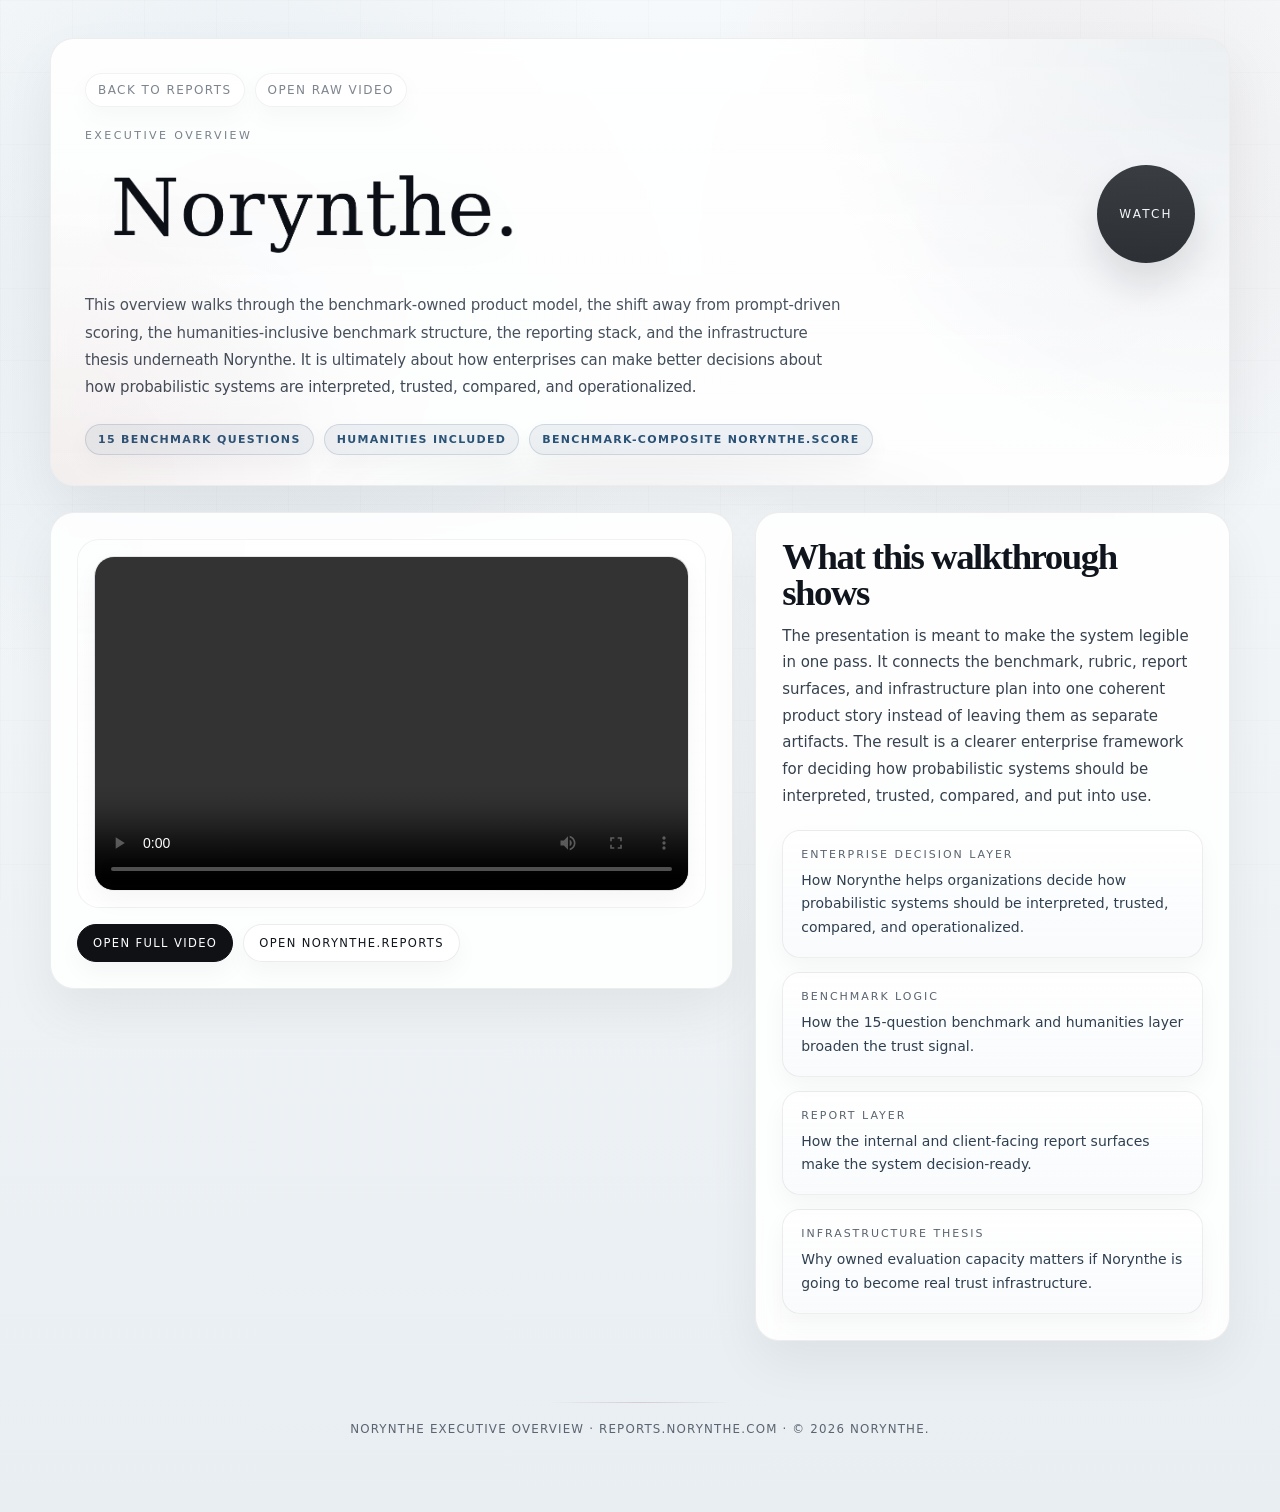
==== executive-overview.html @ 1498080d "Update executive-overview.html" ====
<!doctype html>
<html lang="en">
<head>
  <meta charset="utf-8">
  <meta name="viewport" content="width=device-width, initial-scale=1.0">
  <title>Norynthe Executive Overview</title>
  <meta
    name="description"
    content="Watch the Norynthe executive overview inside a branded Norynthe presentation surface."
  >
  <link rel="icon" type="image/png" href="/favicon.png?v=20260406">
  <link rel="apple-touch-icon" href="/favicon.png?v=20260406">
  <style>
    :root {
      --bg: #edf2f5;
      --paper: rgba(255, 255, 255, 0.88);
      --paper-2: rgba(255, 255, 255, 0.78);
      --ink: #10151d;
      --muted: #5b6470;
      --line: rgba(15, 17, 21, 0.07);
      --accent: #7a3030;
      --slate: #254f74;
      --shadow: 0 22px 52px rgba(15, 17, 21, 0.06);
      --shadow-soft: 0 10px 24px rgba(15, 17, 21, 0.04);
      --radius: 24px;
      --serif: "Iowan Old Style", "Palatino Linotype", "Book Antiqua", Georgia, "Times New Roman", serif;
    }

    * { box-sizing: border-box; }

    body {
      margin: 0;
      min-height: 100vh;
      color: var(--ink);
      font-family: Inter, ui-sans-serif, system-ui, -apple-system, BlinkMacSystemFont, "Segoe UI", sans-serif;
      background:
        radial-gradient(circle at 18% 18%, rgba(145, 171, 194, 0.18), transparent 28%),
        radial-gradient(circle at 82% 12%, rgba(122, 48, 48, 0.08), transparent 22%),
        radial-gradient(circle at 50% 46%, rgba(255, 255, 255, 0.3), transparent 28%),
        linear-gradient(180deg, #f6f9fb 0%, #e9eef2 100%);
      overflow-x: hidden;
    }

    body::before {
      content: "";
      position: fixed;
      inset: 0;
      pointer-events: none;
      background-image:
        linear-gradient(rgba(16, 19, 26, 0.018) 1px, transparent 1px),
        linear-gradient(90deg, rgba(16, 19, 26, 0.018) 1px, transparent 1px);
      background-size: 72px 72px;
      opacity: 0.76;
      z-index: -1;
    }

    .shell {
      width: min(calc(100% - 48px), 1180px);
      margin: 0 auto;
      padding: 38px 0 72px;
    }

    .hero,
    .panel {
      background: var(--paper);
      border: 1px solid var(--line);
      backdrop-filter: blur(10px);
      border-radius: var(--radius);
      box-shadow: var(--shadow);
    }

    .hero {
      padding: 34px 34px 30px;
      margin-bottom: 26px;
      position: relative;
      overflow: hidden;
    }

    .hero::after {
      content: "";
      position: absolute;
      inset: auto 20% -40px 20%;
      height: 70px;
      background: radial-gradient(ellipse at center, rgba(15, 17, 21, 0.08), rgba(15, 17, 21, 0) 70%);
      filter: blur(18px);
      pointer-events: none;
    }

    .hero::before {
      content: "";
      position: absolute;
      inset: 0;
      pointer-events: none;
      background:
        linear-gradient(180deg, rgba(255,255,255,0.24), rgba(255,255,255,0)),
        radial-gradient(circle at top right, rgba(37, 79, 116, 0.11), transparent 34%),
        radial-gradient(circle at bottom left, rgba(122, 48, 48, 0.08), transparent 26%);
    }

    .back-row {
      display: flex;
      flex-wrap: wrap;
      gap: 10px;
      margin-bottom: 22px;
    }

    .back-link {
      display: inline-flex;
      align-items: center;
      gap: 8px;
      width: fit-content;
      padding: 9px 12px;
      border: 1px solid var(--line);
      border-radius: 999px;
      background: rgba(255,255,255,0.78);
      color: var(--muted);
      text-decoration: none;
      font-size: 12px;
      letter-spacing: 0.12em;
      text-transform: uppercase;
      transition: transform 180ms ease, background 180ms ease, box-shadow 180ms ease;
      box-shadow: var(--shadow-soft);
    }

    .back-link:hover {
      transform: translateY(-1px);
      box-shadow: 0 10px 22px rgba(15, 17, 21, 0.06);
    }

    .kicker {
      font-size: 11px;
      text-transform: uppercase;
      letter-spacing: 0.22em;
      color: var(--muted);
      font-weight: 500;
    }

    .brand-lockup {
      margin-top: 14px;
      display: flex;
      align-items: center;
      justify-content: space-between;
      gap: 24px;
    }

    .brand-logo {
      display: block;
      width: min(460px, 100%);
      height: auto;
      filter: drop-shadow(0 10px 18px rgba(15, 17, 21, 0.04));
    }

    .hero-mark {
      flex: 0 0 auto;
      width: 98px;
      height: 98px;
      border-radius: 999px;
      display: grid;
      place-items: center;
      background: #0f1115;
      color: #fff;
      font-size: 12px;
      letter-spacing: 0.18em;
      text-transform: uppercase;
      box-shadow: 0 22px 38px rgba(15, 17, 21, 0.14);
    }

    .lede {
      max-width: 760px;
      margin: 20px 0 0;
      font-size: 15px;
      line-height: 1.82;
      color: #36414e;
      letter-spacing: -0.01em;
    }

    .meta-row {
      display: flex;
      flex-wrap: wrap;
      gap: 10px;
      margin-top: 22px;
    }

    .pill {
      display: inline-flex;
      align-items: center;
      padding: 8px 12px;
      border-radius: 999px;
      font-size: 11px;
      text-transform: uppercase;
      letter-spacing: 0.12em;
      font-weight: 700;
      background: rgba(37, 79, 116, 0.08);
      color: var(--slate);
      border: 1px solid rgba(37, 79, 116, 0.16);
      white-space: nowrap;
      box-shadow: var(--shadow-soft);
    }

    .grid {
      display: grid;
      grid-template-columns: minmax(0, 1.18fr) minmax(300px, 0.82fr);
      gap: 22px;
      align-items: start;
    }

    .panel {
      padding: 26px;
    }

    .panel h2,
    .panel h3 {
      margin: 0 0 12px;
      font-family: var(--serif);
      letter-spacing: -0.04em;
      line-height: 0.98;
    }

    .panel h2 {
      font-size: clamp(1.7rem, 3vw, 2.3rem);
    }

    .panel h3 {
      font-size: 1.4rem;
    }

    .panel p {
      margin: 0;
      color: #36414e;
      line-height: 1.78;
    }

    .video-shell {
      overflow: hidden;
      border-radius: 20px;
      border: 1px solid var(--line);
      background:
        radial-gradient(circle at top right, rgba(37, 79, 116, 0.10), transparent 34%),
        linear-gradient(180deg, rgba(255, 255, 255, 0.82), rgba(243, 246, 248, 0.94));
      box-shadow: var(--shadow-soft);
    }

    .video-shell video {
      display: block;
      width: 100%;
      aspect-ratio: 16 / 9;
      background: #eef2f6;
    }

    .video-panel {
      padding: 16px;
      background:
        linear-gradient(180deg, rgba(255,255,255,0.86), rgba(255,255,255,0.74)),
        radial-gradient(circle at top left, rgba(37, 79, 116, 0.06), transparent 30%);
      border-radius: 22px;
      border: 1px solid rgba(15, 17, 21, 0.05);
    }

    .actions {
      display: flex;
      flex-wrap: wrap;
      gap: 10px;
      margin-top: 16px;
    }

    .action-link {
      display: inline-flex;
      align-items: center;
      gap: 8px;
      padding: 11px 15px;
      border-radius: 999px;
      border: 1px solid rgba(15, 17, 21, 0.08);
      background: rgba(255, 255, 255, 0.74);
      color: var(--ink);
      font-size: 0.72rem;
      letter-spacing: 0.12em;
      text-transform: uppercase;
      text-decoration: none;
      box-shadow: var(--shadow-soft);
      transition: transform 180ms ease, box-shadow 180ms ease, background 180ms ease;
    }

    .action-link.primary {
      background: #0f1115;
      color: #fff;
      border-color: #0f1115;
    }

    .action-link:hover {
      transform: translateY(-1px);
      box-shadow: 0 10px 22px rgba(15, 17, 21, 0.06);
    }

    .summary-list {
      display: grid;
      gap: 14px;
      margin-top: 20px;
    }

    .summary-item {
      border: 1px solid var(--line);
      background:
        linear-gradient(180deg, rgba(255,255,255,0.82), rgba(248,250,252,0.88));
      padding: 17px 18px;
      border-radius: 18px;
      box-shadow: var(--shadow-soft);
    }

    .summary-title {
      font-size: 11px;
      text-transform: uppercase;
      letter-spacing: 0.18em;
      color: var(--muted);
      margin-bottom: 8px;
      font-weight: 500;
    }

    .summary-copy {
      font-size: 14px;
      line-height: 1.7;
      color: #304050;
    }

    .summary-intro {
      max-width: 32rem;
      font-size: 15px;
      line-height: 1.8;
    }

    .footer-note {
      width: min(100%, 54rem);
      margin: 3.8rem auto 0;
      text-align: center;
      color: var(--muted);
      font-size: 0.74rem;
      letter-spacing: 0.1em;
      line-height: 1.8;
      text-transform: uppercase;
    }

    .footer-note::before {
      content: "";
      display: block;
      width: min(22vw, 180px);
      height: 1px;
      margin: 0 auto 1rem;
      background: linear-gradient(90deg, transparent, rgba(122, 48, 48, 0.18), transparent);
    }

    @media (max-width: 980px) {
      .grid {
        grid-template-columns: 1fr;
      }

      .brand-lockup {
        align-items: flex-start;
      }
    }

    @media (max-width: 720px) {
      .shell {
        width: min(calc(100% - 28px), 1180px);
        padding: 22px 0 48px;
      }

      .hero,
      .panel {
        padding: 20px;
      }

      .brand-lockup {
        display: grid;
        gap: 18px;
      }

      .hero-mark {
        width: 74px;
        height: 74px;
        font-size: 10px;
      }

      .actions,
      .back-row {
        width: 100%;
      }

      .action-link,
      .back-link {
        width: 100%;
        justify-content: center;
      }
    }
  </style>
</head>
<body>
  <div class="shell">
    <section class="hero">
      <div class="back-row">
        <a class="back-link" href="./index.html">Back To Reports</a>
        <a class="back-link" href="/executive-overview.mp4" target="_blank" rel="noopener noreferrer">Open Raw Video</a>
      </div>
      <div class="kicker">Executive Overview</div>
      <div class="brand-lockup">
        <img class="brand-logo" src="/Norynthe_master.png" alt="Norynthe.">
        <div class="hero-mark">Watch</div>
      </div>
      <p class="lede">
        This overview walks through the benchmark-owned product model, the shift away from prompt-driven scoring,
        the humanities-inclusive benchmark structure, the reporting stack, and the infrastructure thesis underneath Norynthe.
        It is ultimately about how enterprises can make better decisions about how probabilistic systems are interpreted,
        trusted, compared, and operationalized.
      </p>
      <div class="meta-row">
        <span class="pill">15 benchmark questions</span>
        <span class="pill">Humanities included</span>
        <span class="pill">Benchmark-composite Norynthe.Score</span>
      </div>
    </section>

    <section class="grid">
      <article class="panel">
        <div class="video-panel">
        <div class="video-shell">
          <video controls preload="metadata" playsinline>
            <source src="/executive-overview.mp4" type="video/mp4">
            Your browser does not support embedded video.
          </video>
        </div>
        </div>
        <div class="actions">
          <a class="action-link primary" href="/executive-overview.mp4" target="_blank" rel="noopener noreferrer">Open Full Video</a>
          <a class="action-link" href="./norynthe-run-console.html">Open Norynthe.Reports</a>
        </div>
      </article>

      <aside class="panel">
        <h2>What this walkthrough shows</h2>
        <p class="summary-intro">
          The presentation is meant to make the system legible in one pass. It connects the benchmark, rubric,
          report surfaces, and infrastructure plan into one coherent product story instead of leaving them as separate artifacts.
          The result is a clearer enterprise framework for deciding how probabilistic systems should be interpreted,
          trusted, compared, and put into use.
        </p>
        <div class="summary-list">
          <div class="summary-item">
            <div class="summary-title">Enterprise Decision Layer</div>
            <div class="summary-copy">How Norynthe helps organizations decide how probabilistic systems should be interpreted, trusted, compared, and operationalized.</div>
          </div>
          <div class="summary-item">
            <div class="summary-title">Benchmark Logic</div>
            <div class="summary-copy">How the 15-question benchmark and humanities layer broaden the trust signal.</div>
          </div>
          <div class="summary-item">
            <div class="summary-title">Report Layer</div>
            <div class="summary-copy">How the internal and client-facing report surfaces make the system decision-ready.</div>
          </div>
          <div class="summary-item">
            <div class="summary-title">Infrastructure Thesis</div>
            <div class="summary-copy">Why owned evaluation capacity matters if Norynthe is going to become real trust infrastructure.</div>
          </div>
        </div>
      </aside>
    </section>

    <p class="footer-note">Norynthe Executive Overview · reports.norynthe.com · © 2026 Norynthe.</p>
  </div>
</body>
</html>
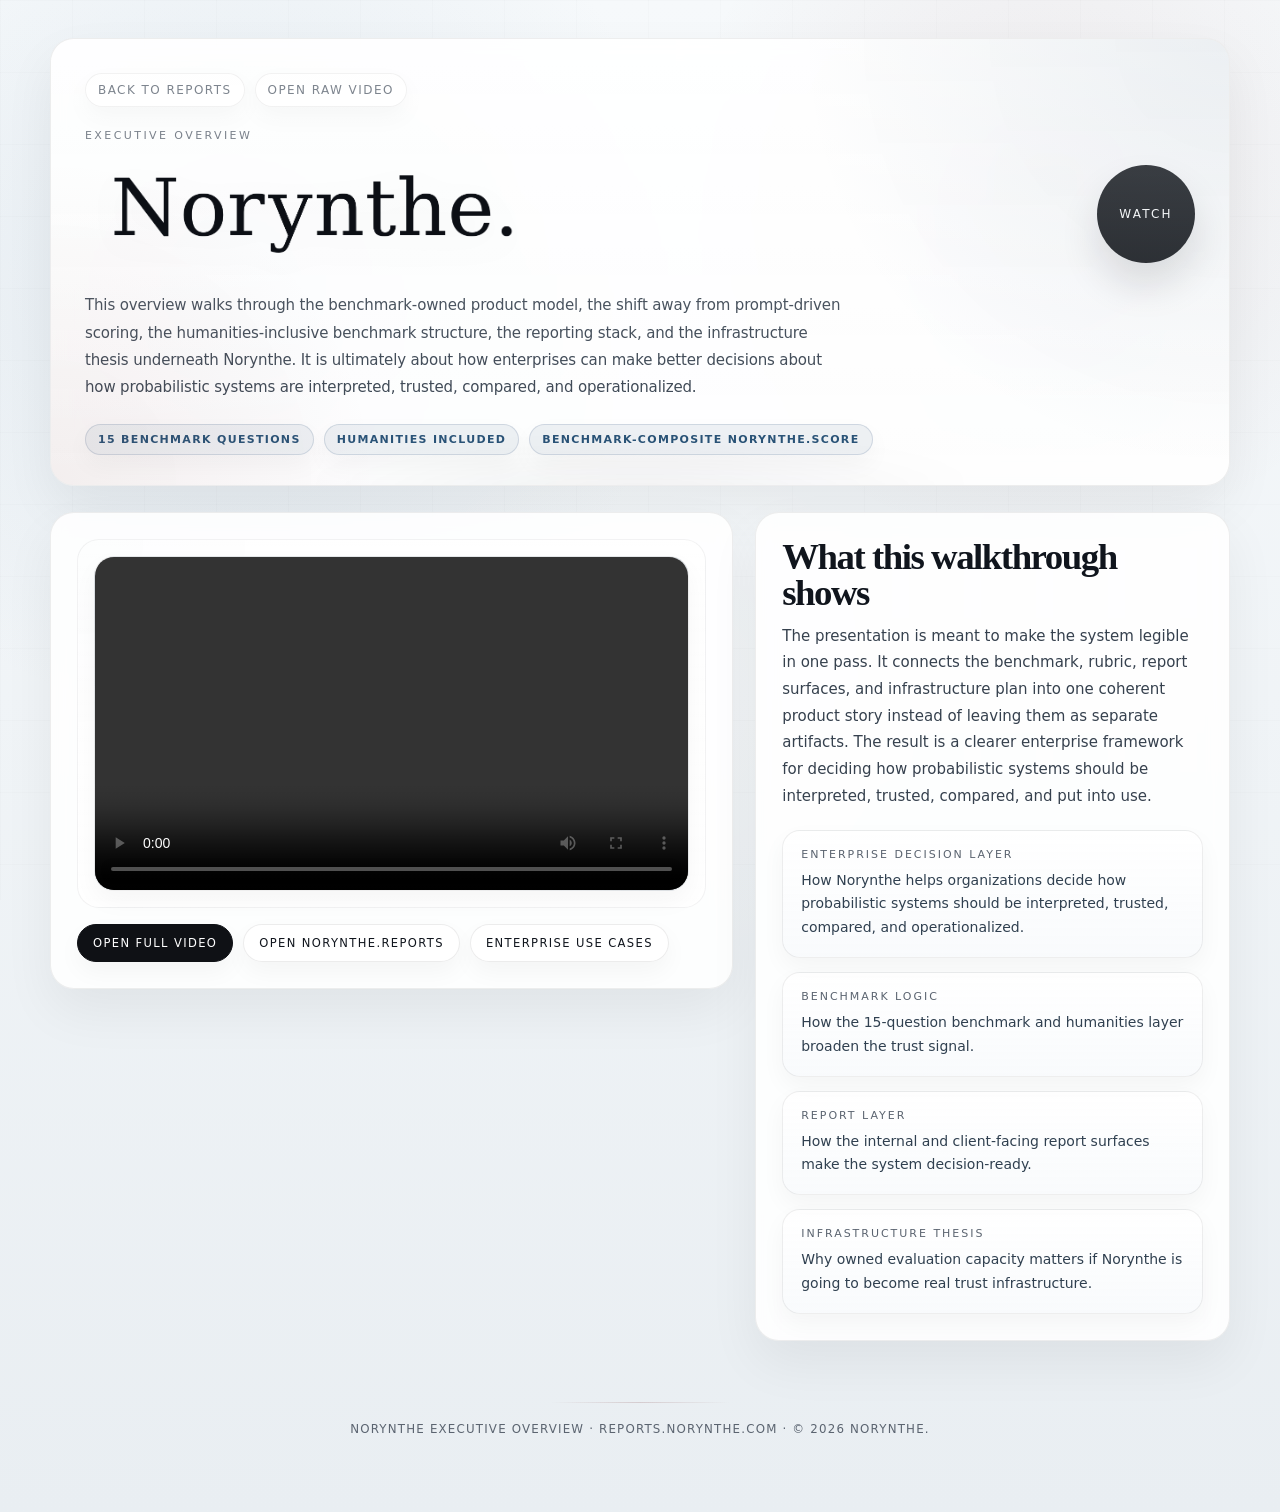
==== commit 81d31c96: "Update executive-overview.html" ====
--- a/executive-overview.html
+++ b/executive-overview.html
@@ -430,6 +430,7 @@
         <div class="actions">
           <a class="action-link primary" href="/executive-overview.mp4" target="_blank" rel="noopener noreferrer">Open Full Video</a>
           <a class="action-link" href="./norynthe-run-console.html">Open Norynthe.Reports</a>
+          <a class="action-link" href="/norynthe-enterprise-use-cases.html">Enterprise Use Cases</a>
         </div>
       </article>
 
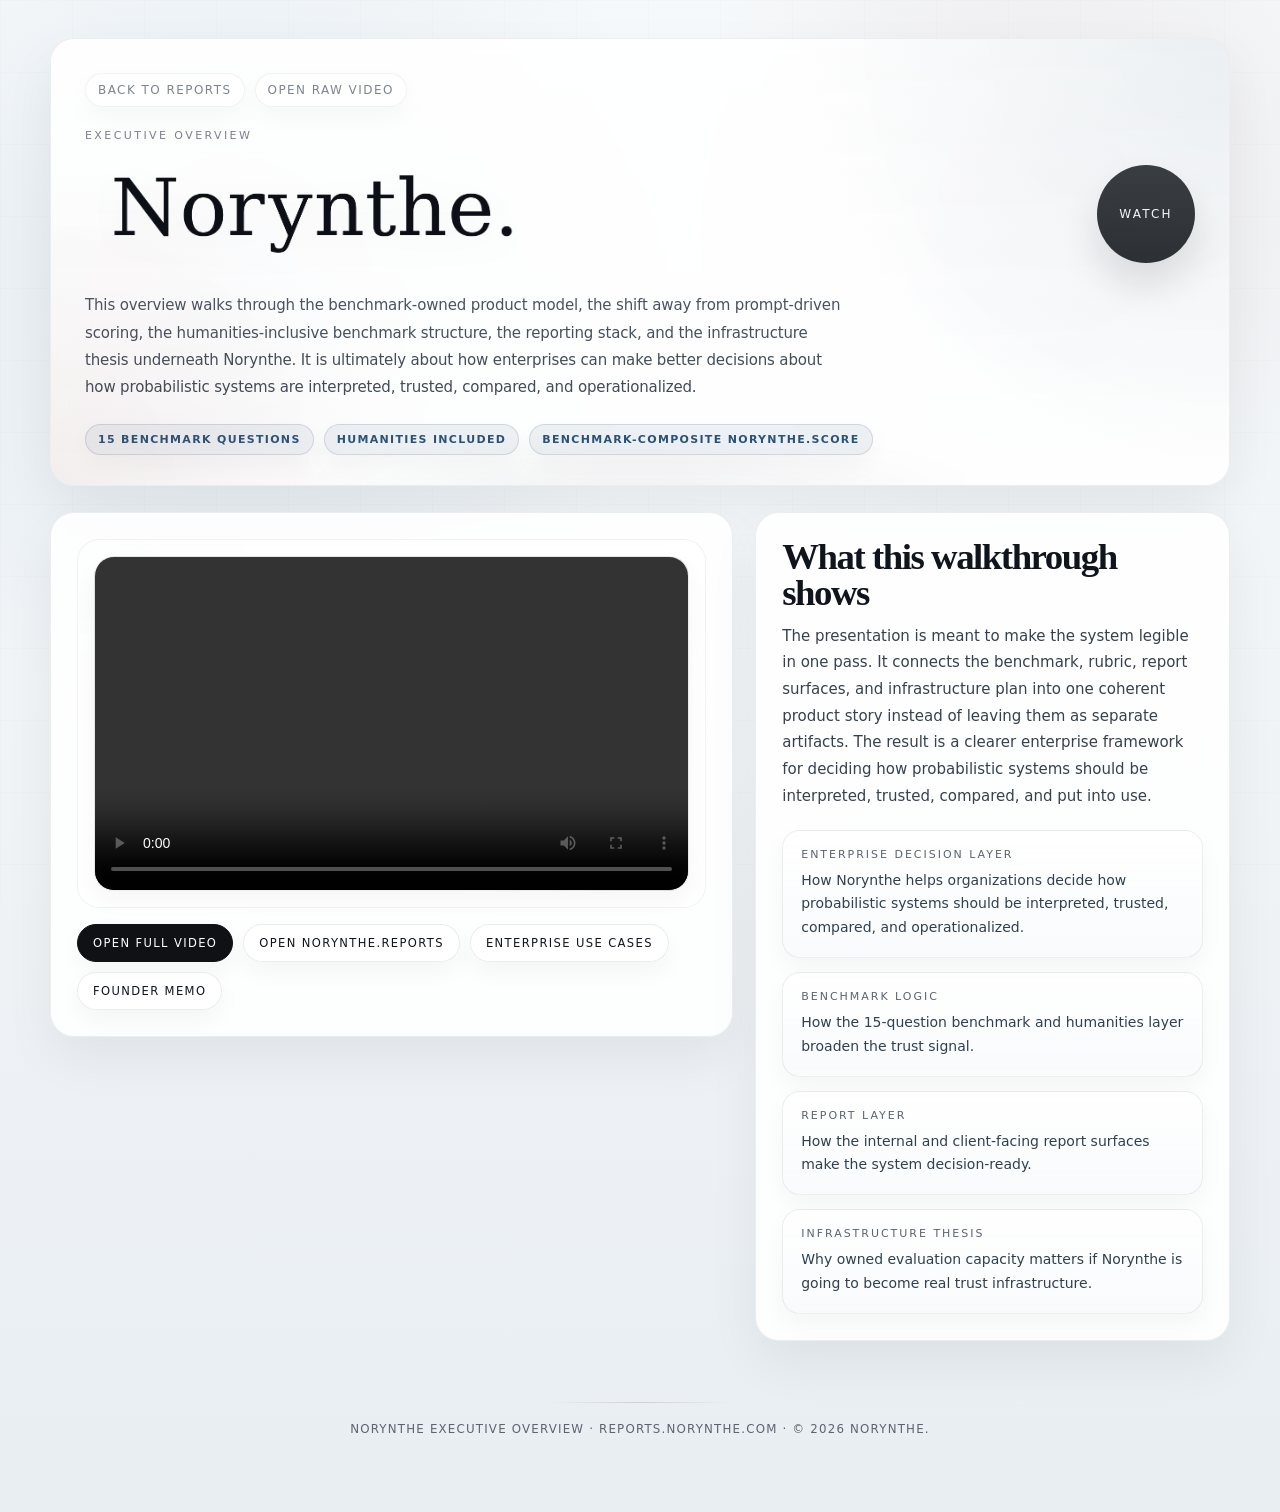
==== commit ed968e60: "Update executive-overview.html" ====
--- a/executive-overview.html
+++ b/executive-overview.html
@@ -431,6 +431,7 @@
           <a class="action-link primary" href="/executive-overview.mp4" target="_blank" rel="noopener noreferrer">Open Full Video</a>
           <a class="action-link" href="./norynthe-run-console.html">Open Norynthe.Reports</a>
           <a class="action-link" href="/norynthe-enterprise-use-cases.html">Enterprise Use Cases</a>
+          <a class="action-link" href="/norynthe-founder-memo.html">Founder Memo</a>
         </div>
       </article>
 
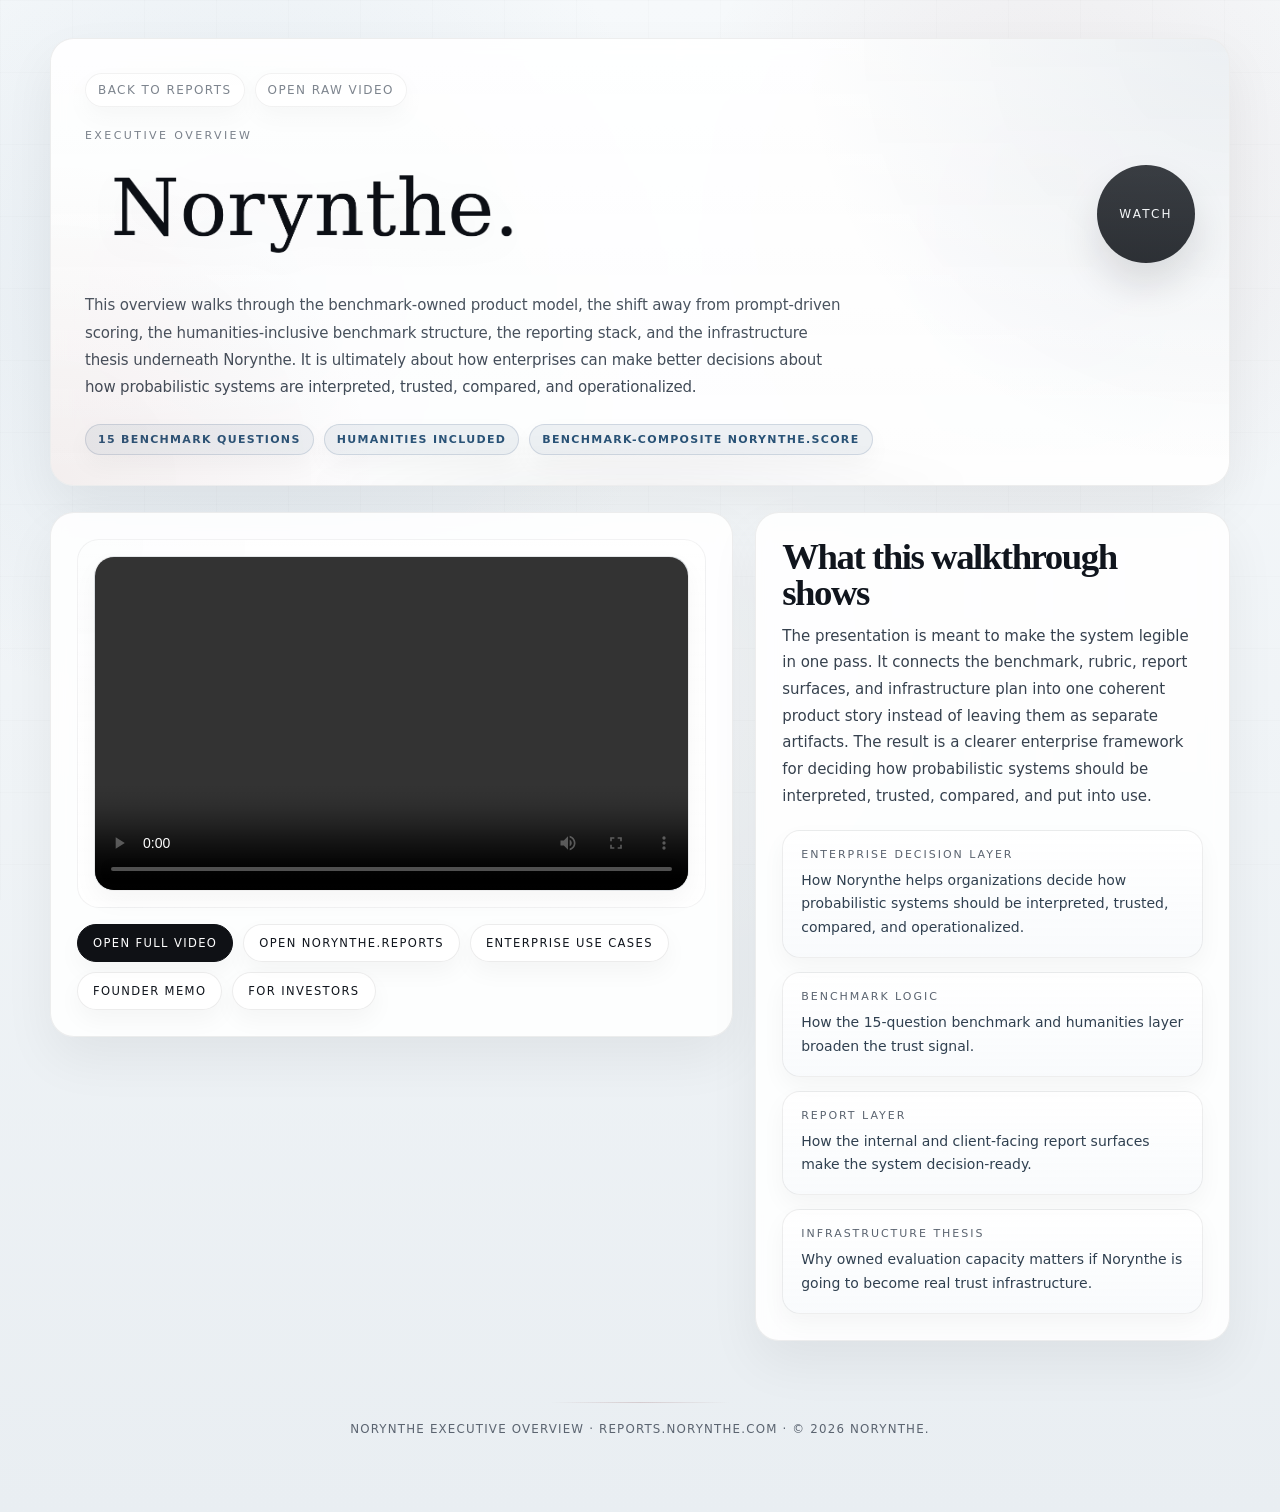
==== commit 6349e011: "Update executive-overview.html" ====
--- a/executive-overview.html
+++ b/executive-overview.html
@@ -401,7 +401,7 @@
       </div>
       <div class="kicker">Executive Overview</div>
       <div class="brand-lockup">
-        <img class="brand-logo" src="/Norynthe_master.png" alt="Norynthe.">
+        <img class="brand-logo" src="../../../../Norynthe_master.png" alt="Norynthe.">
         <div class="hero-mark">Watch</div>
       </div>
       <p class="lede">
@@ -432,6 +432,7 @@
           <a class="action-link" href="./norynthe-run-console.html">Open Norynthe.Reports</a>
           <a class="action-link" href="/norynthe-enterprise-use-cases.html">Enterprise Use Cases</a>
           <a class="action-link" href="/norynthe-founder-memo.html">Founder Memo</a>
+          <a class="action-link" href="/norynthe-investors.html">For Investors</a>
         </div>
       </article>
 
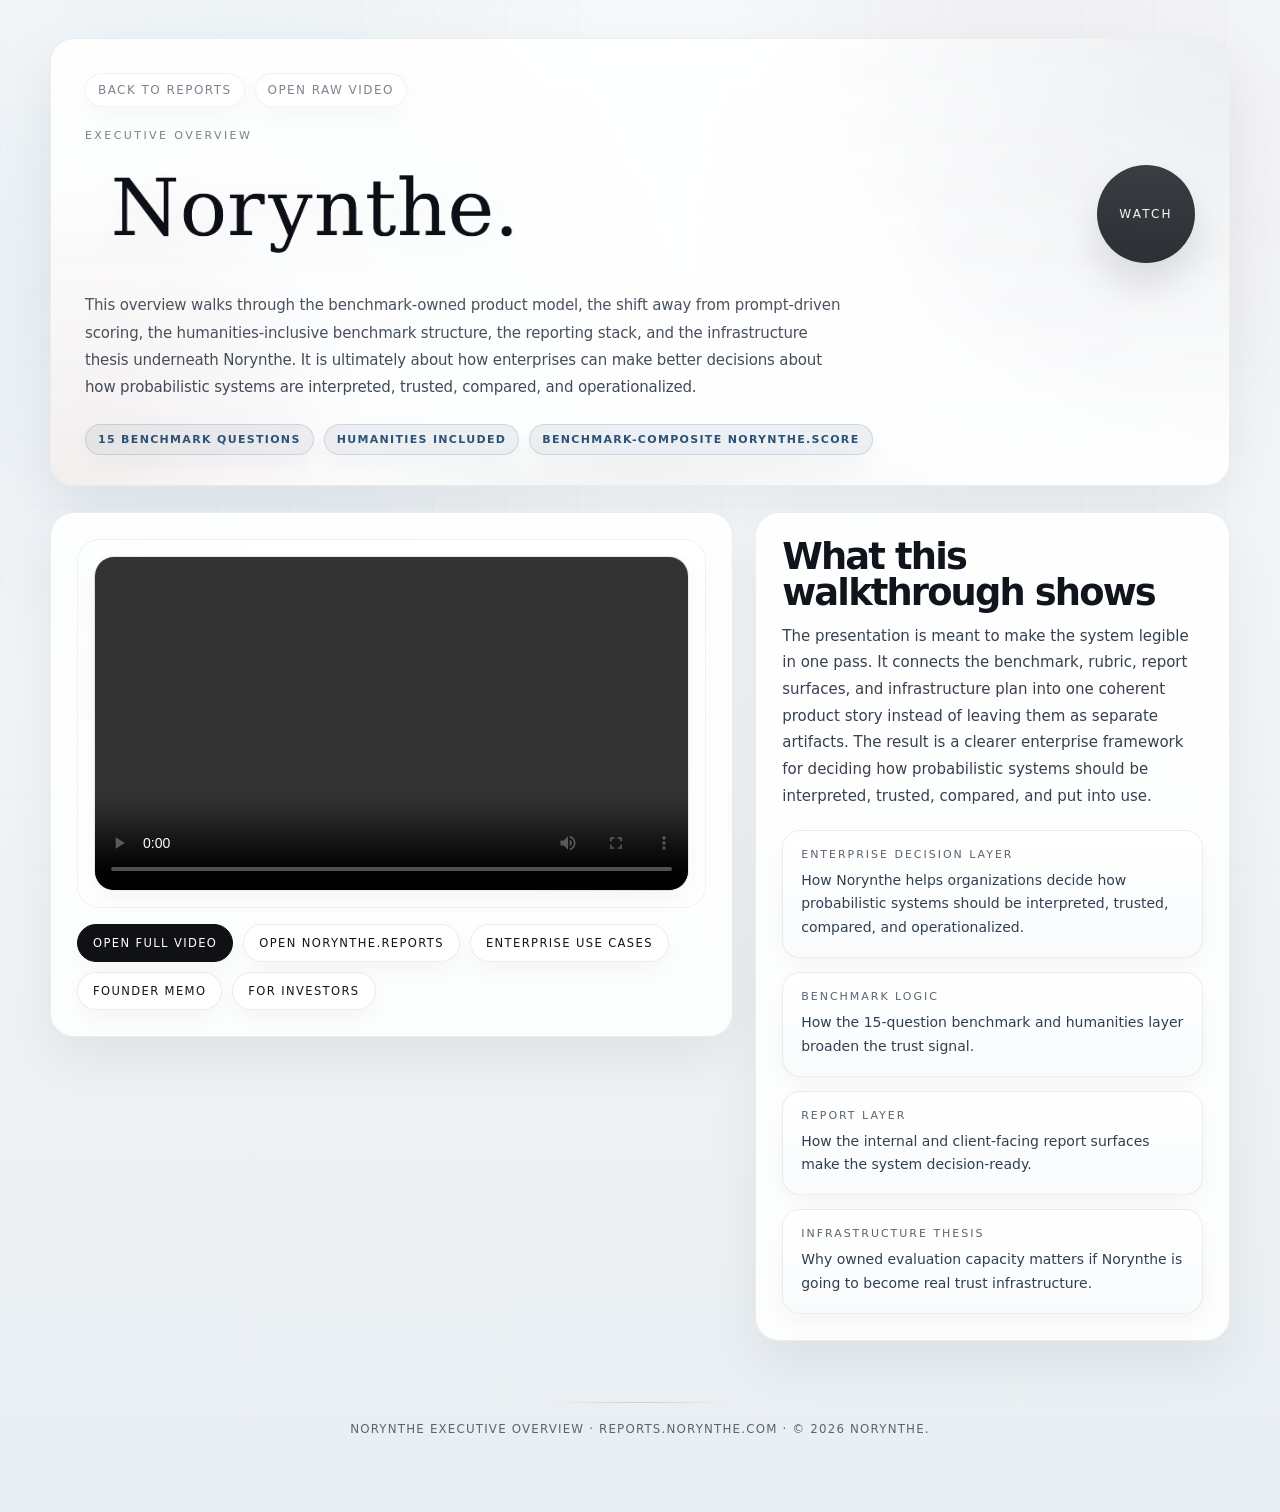
==== commit a8f14b8a: "Update executive-overview.html" ====
--- a/executive-overview.html
+++ b/executive-overview.html
@@ -211,8 +211,9 @@
     .panel h2,
     .panel h3 {
       margin: 0 0 12px;
-      font-family: var(--serif);
-      letter-spacing: -0.04em;
+      font-family: Inter, ui-sans-serif, system-ui, -apple-system, BlinkMacSystemFont, "Segoe UI", sans-serif;
+      font-weight: 700;
+      letter-spacing: -0.05em;
       line-height: 0.98;
     }
 
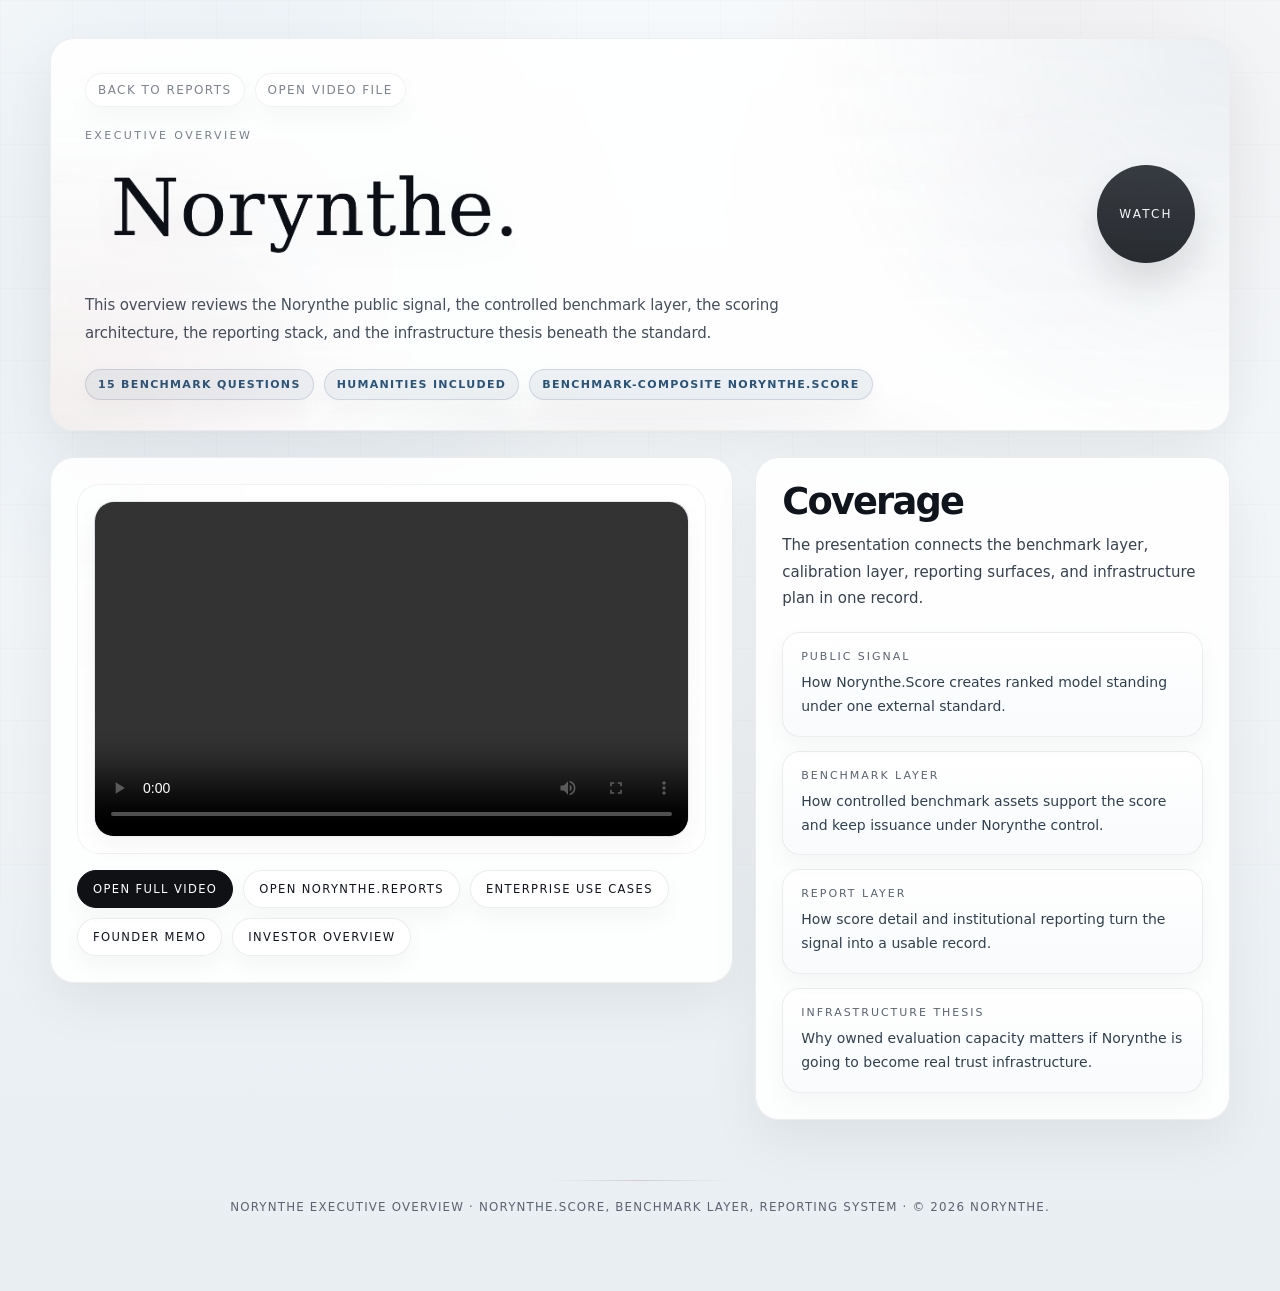
==== commit c556e543: "Update executive-overview.html" ====
--- a/executive-overview.html
+++ b/executive-overview.html
@@ -3,7 +3,7 @@
 <head>
   <meta charset="utf-8">
   <meta name="viewport" content="width=device-width, initial-scale=1.0">
-  <title>Norynthe Executive Overview</title>
+  <title>Norynthe.Reports / Executive Overview</title>
   <meta
     name="description"
     content="Watch the Norynthe executive overview inside a branded Norynthe presentation surface."
@@ -398,7 +398,7 @@
     <section class="hero">
       <div class="back-row">
         <a class="back-link" href="./index.html">Back To Reports</a>
-        <a class="back-link" href="/executive-overview.mp4" target="_blank" rel="noopener noreferrer">Open Raw Video</a>
+        <a class="back-link" href="/executive-overview.mp4" target="_blank" rel="noopener noreferrer">Open Video File</a>
       </div>
       <div class="kicker">Executive Overview</div>
       <div class="brand-lockup">
@@ -406,10 +406,8 @@
         <div class="hero-mark">Watch</div>
       </div>
       <p class="lede">
-        This overview walks through the benchmark-owned product model, the shift away from prompt-driven scoring,
-        the humanities-inclusive benchmark structure, the reporting stack, and the infrastructure thesis underneath Norynthe.
-        It is ultimately about how enterprises can make better decisions about how probabilistic systems are interpreted,
-        trusted, compared, and operationalized.
+        This overview reviews the Norynthe public signal, the controlled benchmark layer, the scoring architecture,
+        the reporting stack, and the infrastructure thesis beneath the standard.
       </p>
       <div class="meta-row">
         <span class="pill">15 benchmark questions</span>
@@ -433,30 +431,27 @@
           <a class="action-link" href="./norynthe-run-console.html">Open Norynthe.Reports</a>
           <a class="action-link" href="/norynthe-enterprise-use-cases.html">Enterprise Use Cases</a>
           <a class="action-link" href="/norynthe-founder-memo.html">Founder Memo</a>
-          <a class="action-link" href="/norynthe-investors.html">For Investors</a>
+          <a class="action-link" href="/norynthe-investors.html">Investor Overview</a>
         </div>
       </article>
 
       <aside class="panel">
-        <h2>What this walkthrough shows</h2>
+        <h2>Coverage</h2>
         <p class="summary-intro">
-          The presentation is meant to make the system legible in one pass. It connects the benchmark, rubric,
-          report surfaces, and infrastructure plan into one coherent product story instead of leaving them as separate artifacts.
-          The result is a clearer enterprise framework for deciding how probabilistic systems should be interpreted,
-          trusted, compared, and put into use.
+          The presentation connects the benchmark layer, calibration layer, reporting surfaces, and infrastructure plan in one record.
         </p>
         <div class="summary-list">
           <div class="summary-item">
-            <div class="summary-title">Enterprise Decision Layer</div>
-            <div class="summary-copy">How Norynthe helps organizations decide how probabilistic systems should be interpreted, trusted, compared, and operationalized.</div>
+            <div class="summary-title">Public Signal</div>
+            <div class="summary-copy">How Norynthe.Score creates ranked model standing under one external standard.</div>
           </div>
           <div class="summary-item">
-            <div class="summary-title">Benchmark Logic</div>
-            <div class="summary-copy">How the 15-question benchmark and humanities layer broaden the trust signal.</div>
+            <div class="summary-title">Benchmark Layer</div>
+            <div class="summary-copy">How controlled benchmark assets support the score and keep issuance under Norynthe control.</div>
           </div>
           <div class="summary-item">
             <div class="summary-title">Report Layer</div>
-            <div class="summary-copy">How the internal and client-facing report surfaces make the system decision-ready.</div>
+            <div class="summary-copy">How score detail and institutional reporting turn the signal into a usable record.</div>
           </div>
           <div class="summary-item">
             <div class="summary-title">Infrastructure Thesis</div>
@@ -466,7 +461,7 @@
       </aside>
     </section>
 
-    <p class="footer-note">Norynthe Executive Overview · reports.norynthe.com · © 2026 Norynthe.</p>
+    <p class="footer-note">Norynthe Executive Overview · Norynthe.Score, benchmark layer, reporting system · © 2026 Norynthe.</p>
   </div>
 </body>
 </html>
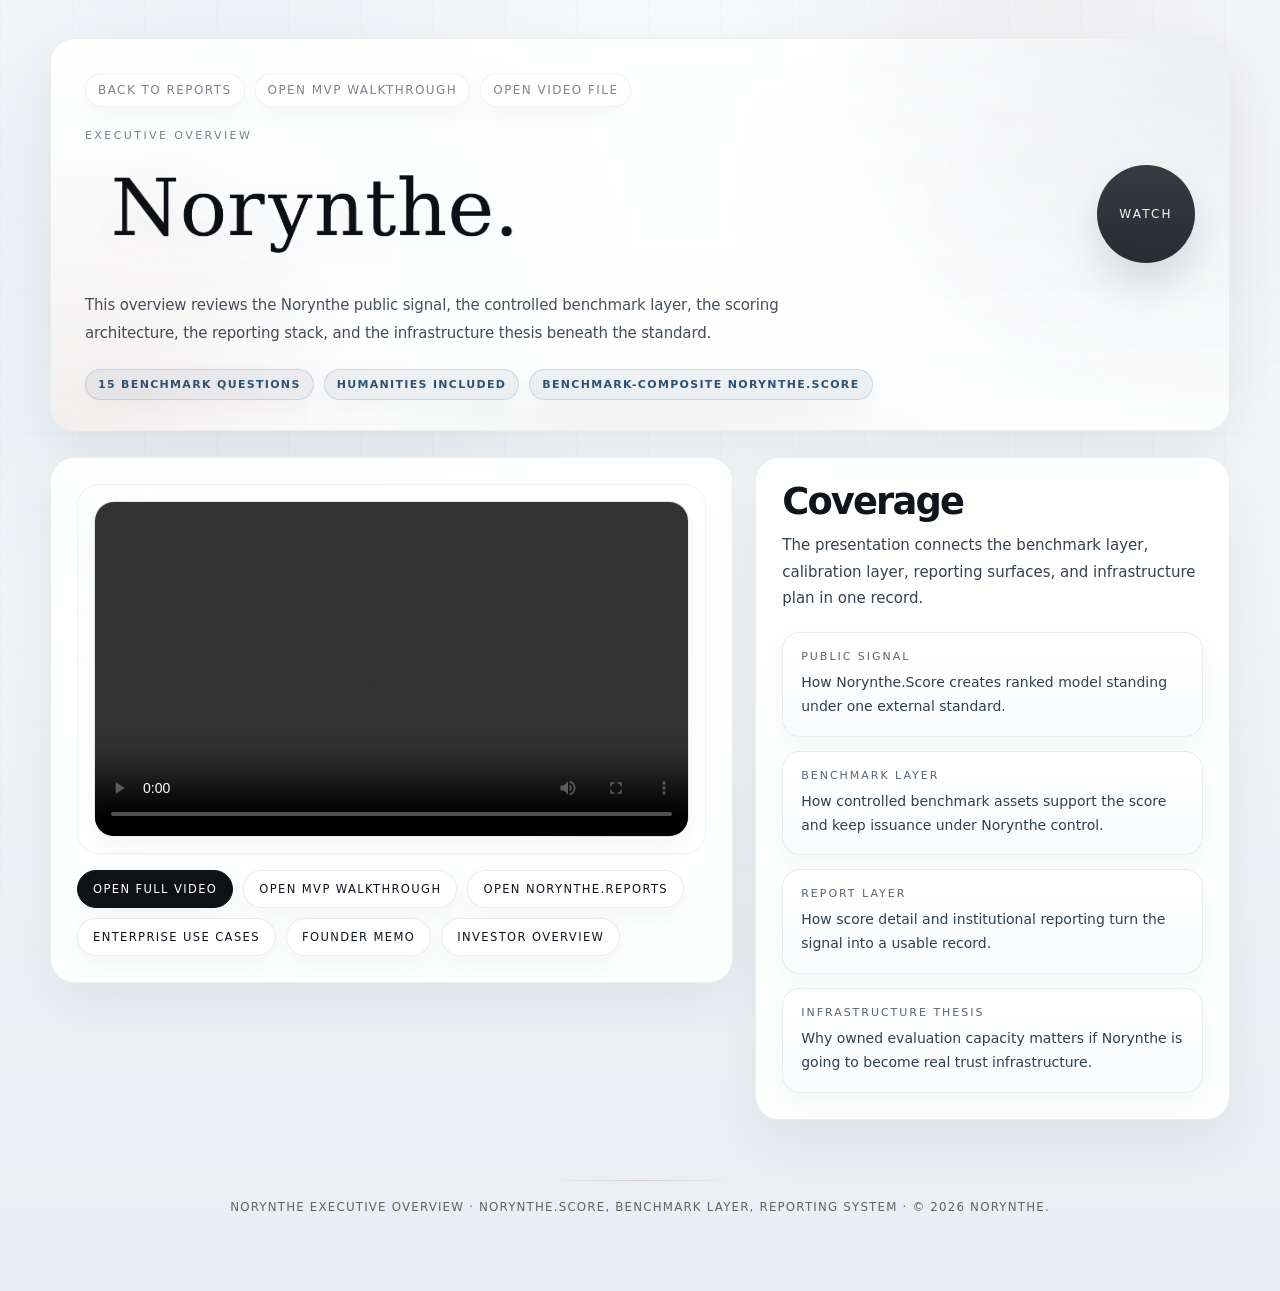
==== commit e9a2df65: "Update executive-overview.html" ====
--- a/executive-overview.html
+++ b/executive-overview.html
@@ -398,6 +398,7 @@
     <section class="hero">
       <div class="back-row">
         <a class="back-link" href="./index.html">Back To Reports</a>
+        <a class="back-link" href="./mvp-walkthrough.html">Open MVP Walkthrough</a>
         <a class="back-link" href="/executive-overview.mp4" target="_blank" rel="noopener noreferrer">Open Video File</a>
       </div>
       <div class="kicker">Executive Overview</div>
@@ -428,6 +429,7 @@
         </div>
         <div class="actions">
           <a class="action-link primary" href="/executive-overview.mp4" target="_blank" rel="noopener noreferrer">Open Full Video</a>
+          <a class="action-link" href="./mvp-walkthrough.html">Open MVP Walkthrough</a>
           <a class="action-link" href="./norynthe-run-console.html">Open Norynthe.Reports</a>
           <a class="action-link" href="/norynthe-enterprise-use-cases.html">Enterprise Use Cases</a>
           <a class="action-link" href="/norynthe-founder-memo.html">Founder Memo</a>
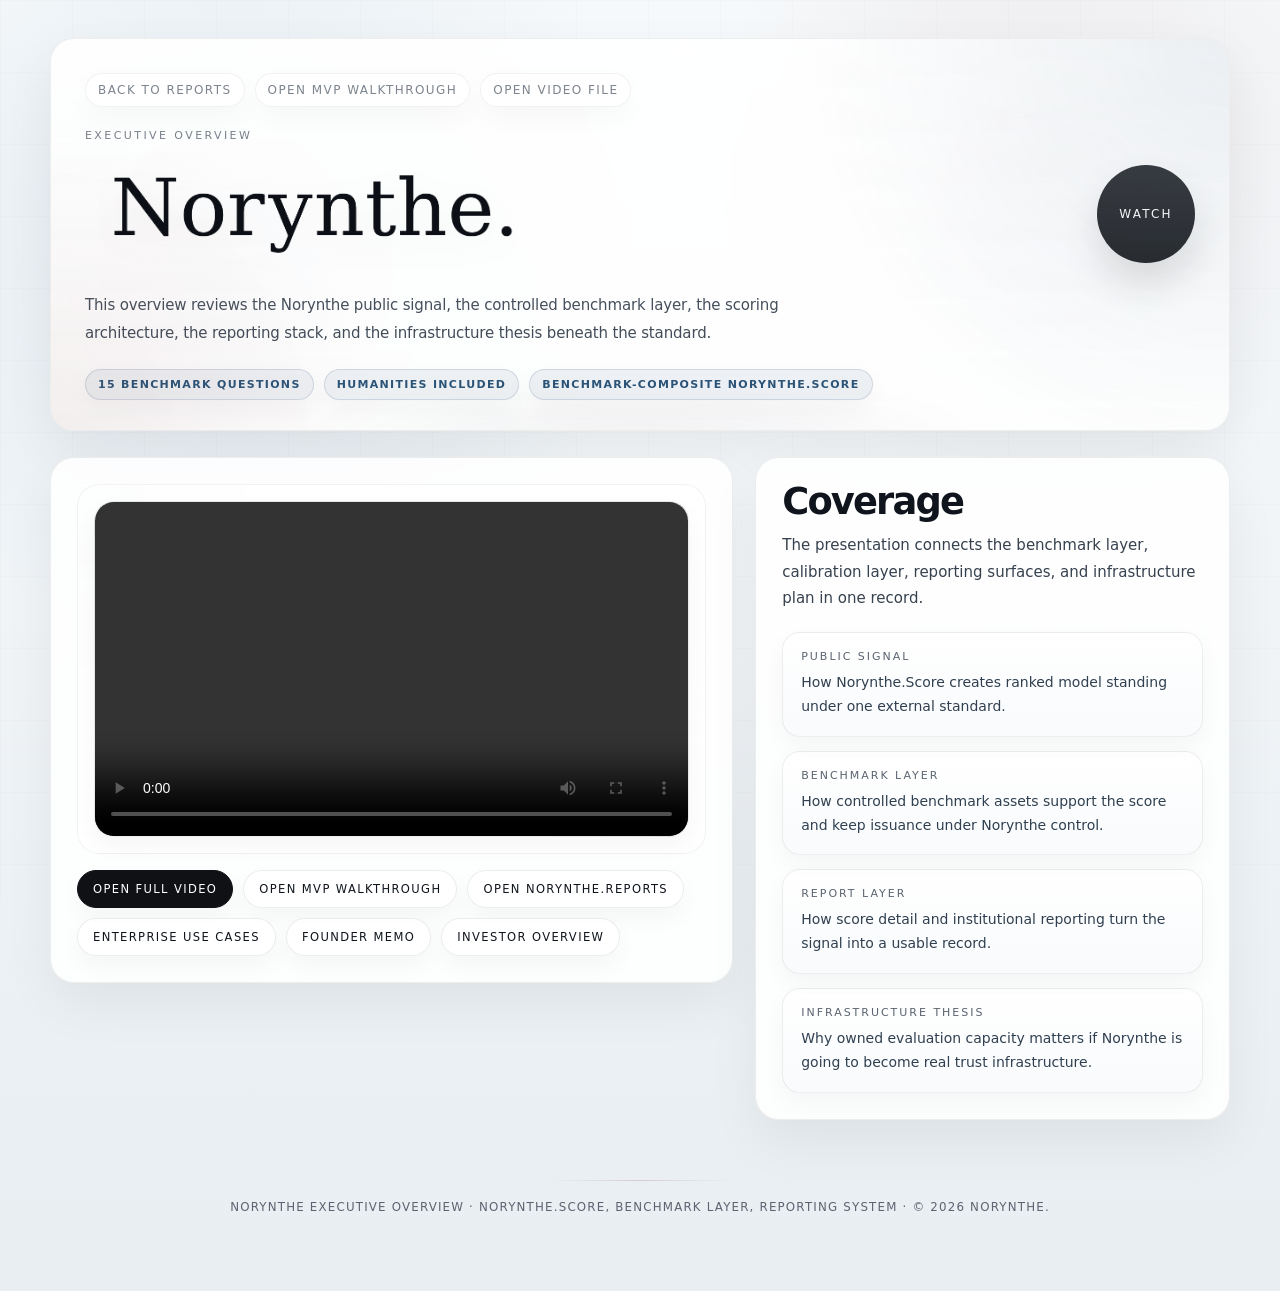
==== commit f1e86671: "Update executive-overview.html" ====
--- a/executive-overview.html
+++ b/executive-overview.html
@@ -3,6 +3,8 @@
 <head>
   <meta charset="utf-8">
   <meta name="viewport" content="width=device-width, initial-scale=1.0">
+  <meta name="robots" content="noindex, nofollow" />
+  <meta name="googlebot" content="noindex, nofollow, noarchive, noimageindex" />
   <title>Norynthe.Reports / Executive Overview</title>
   <meta
     name="description"
